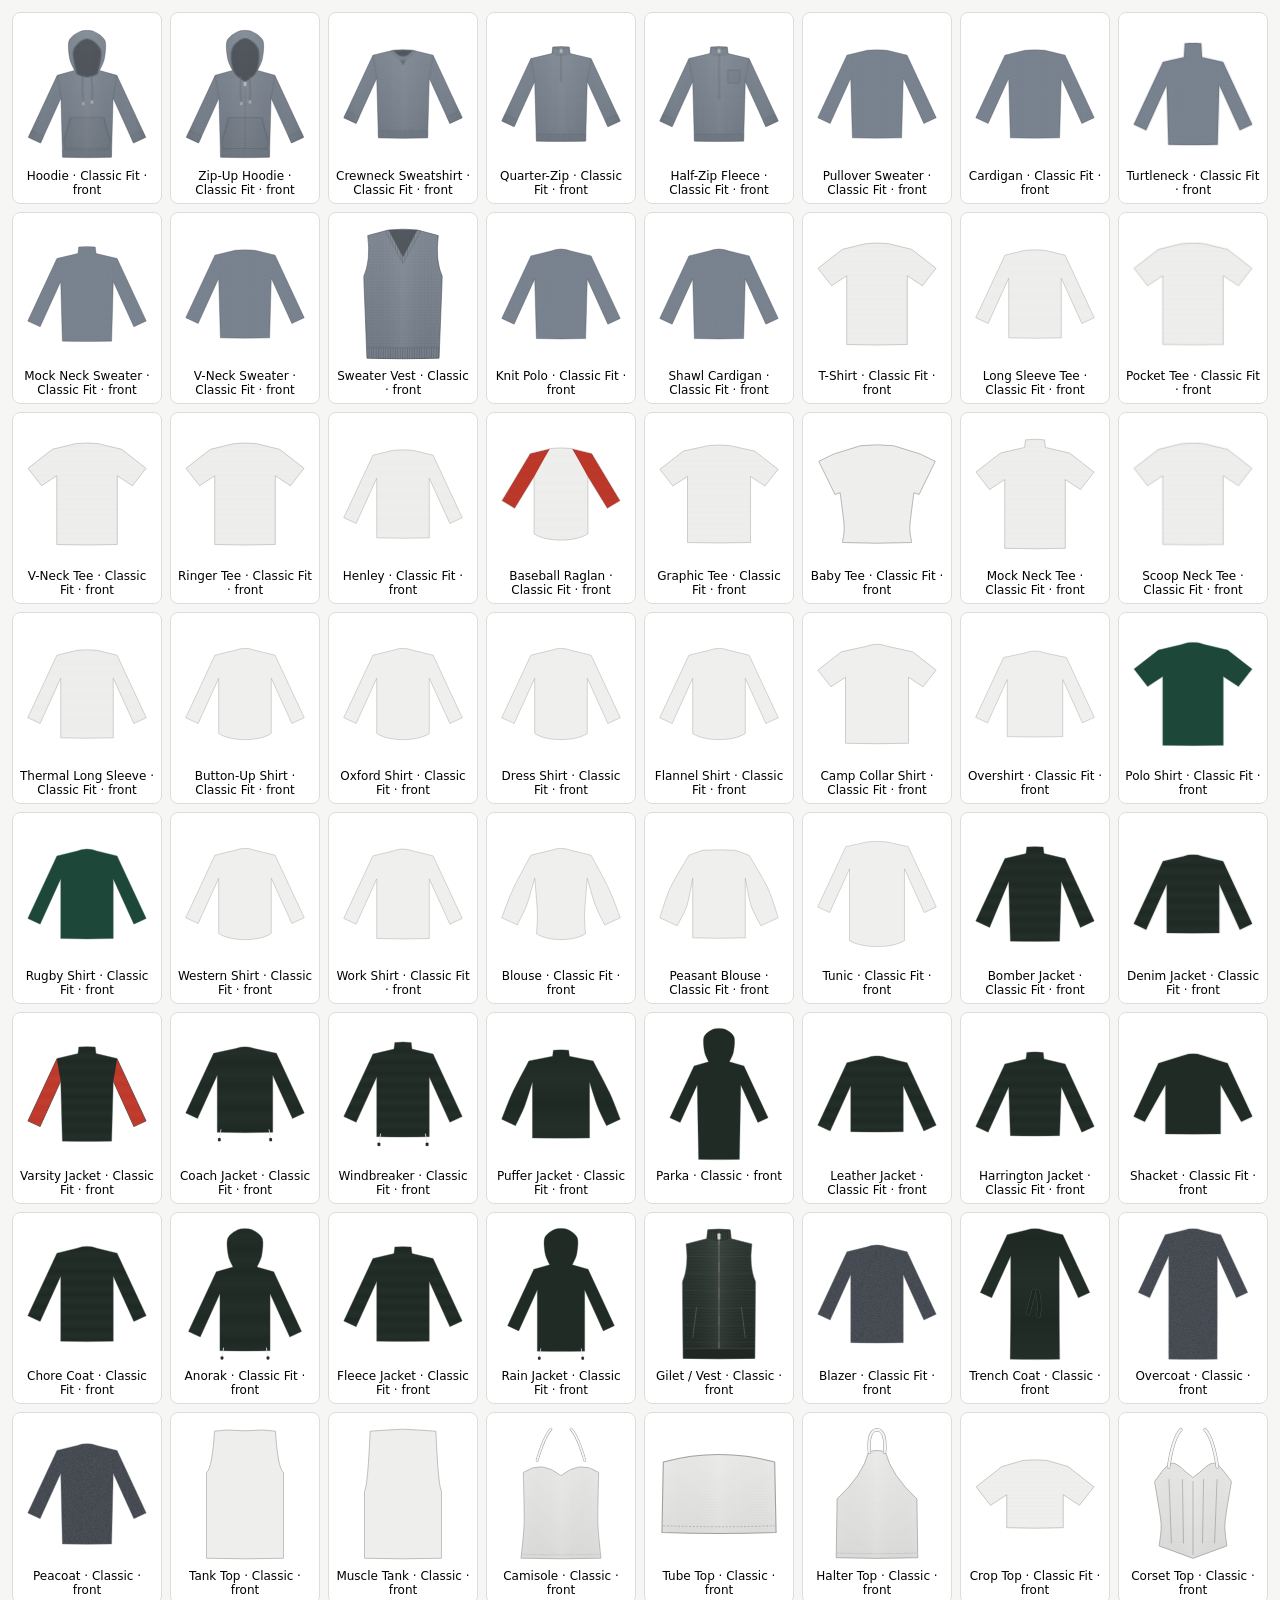
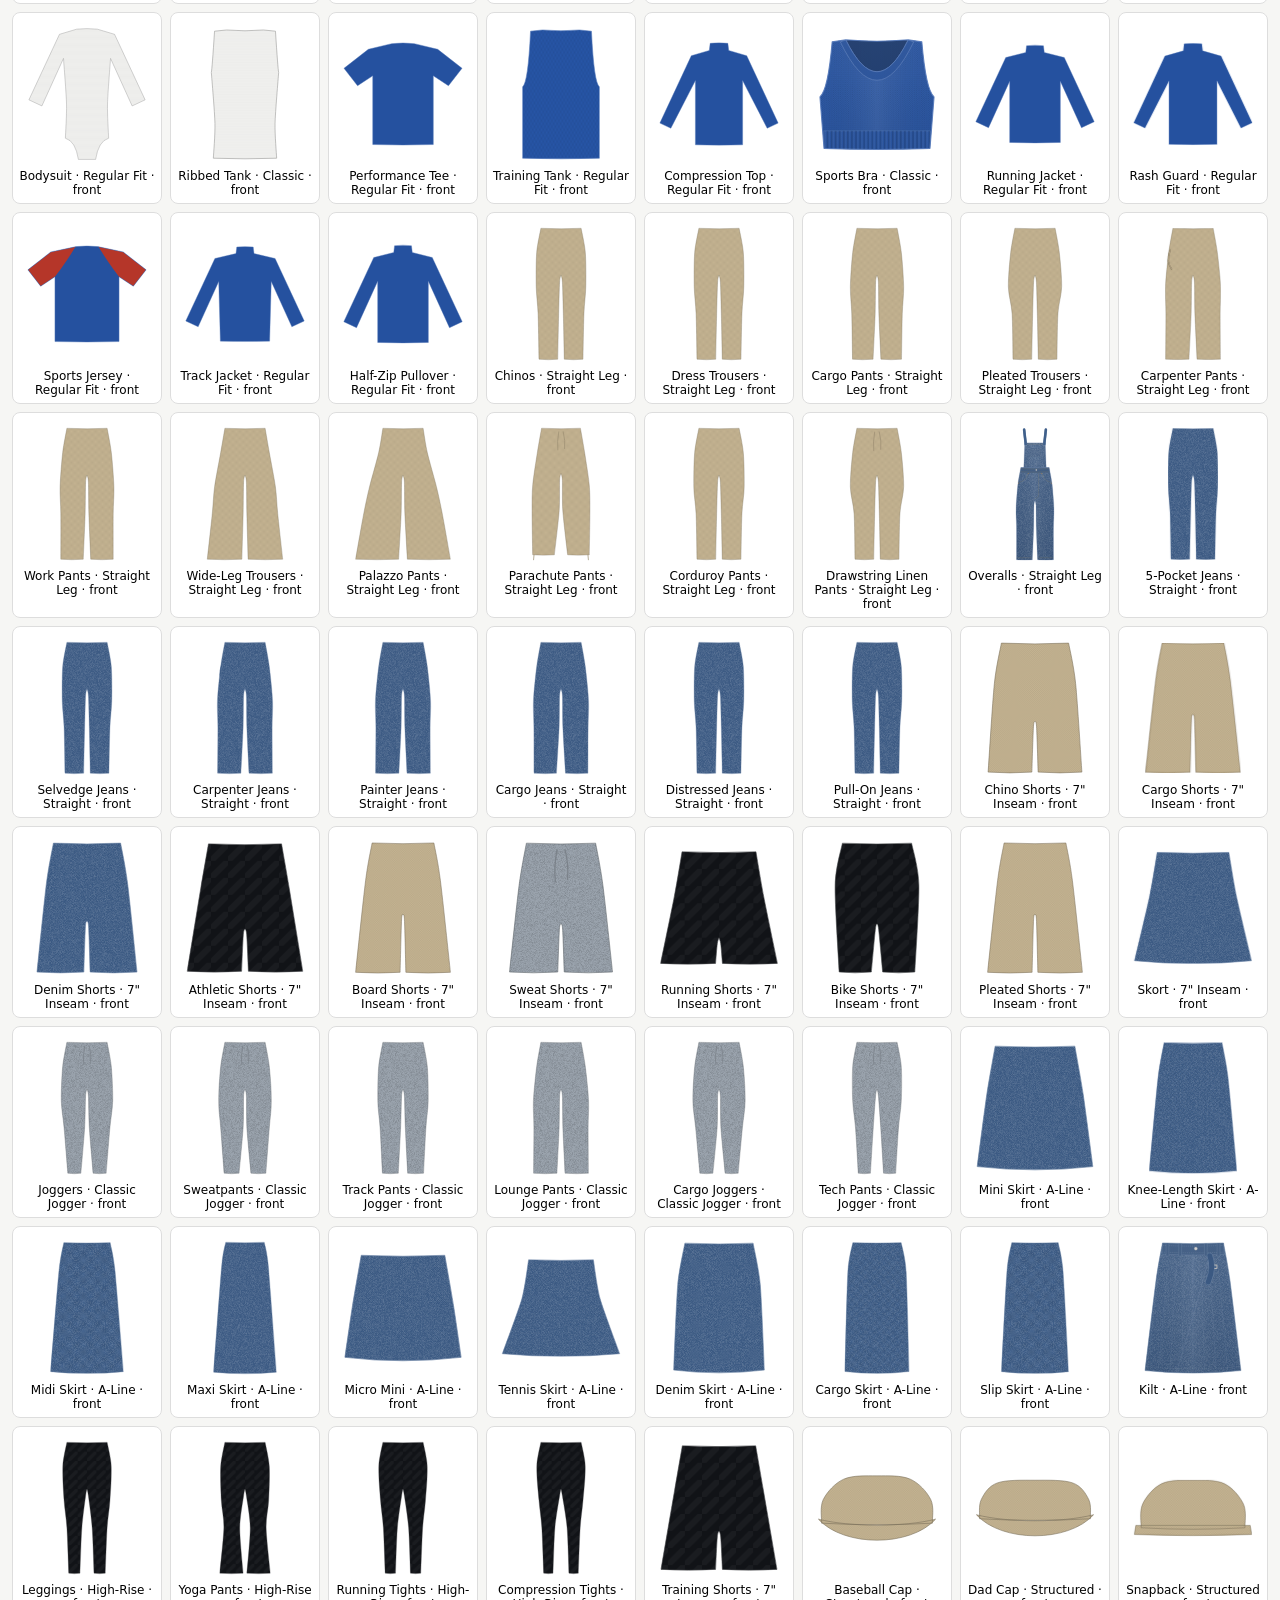
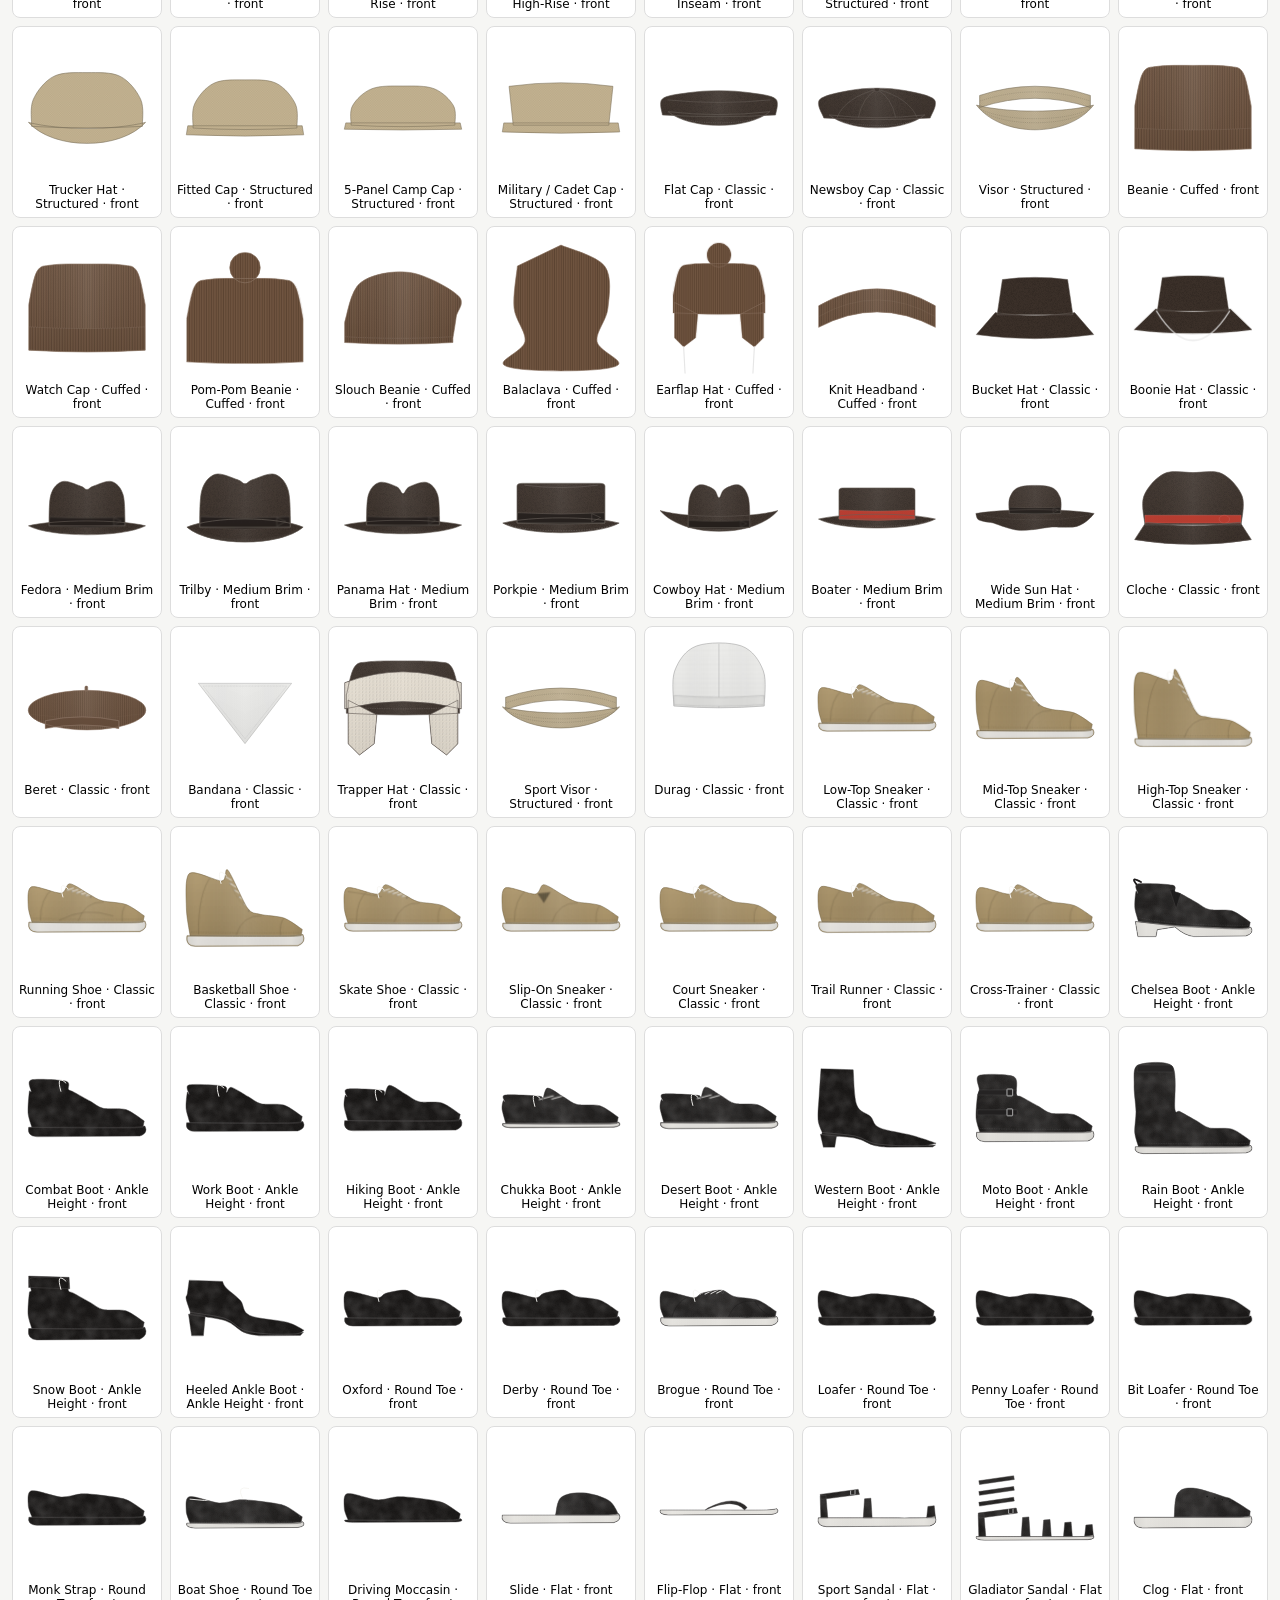
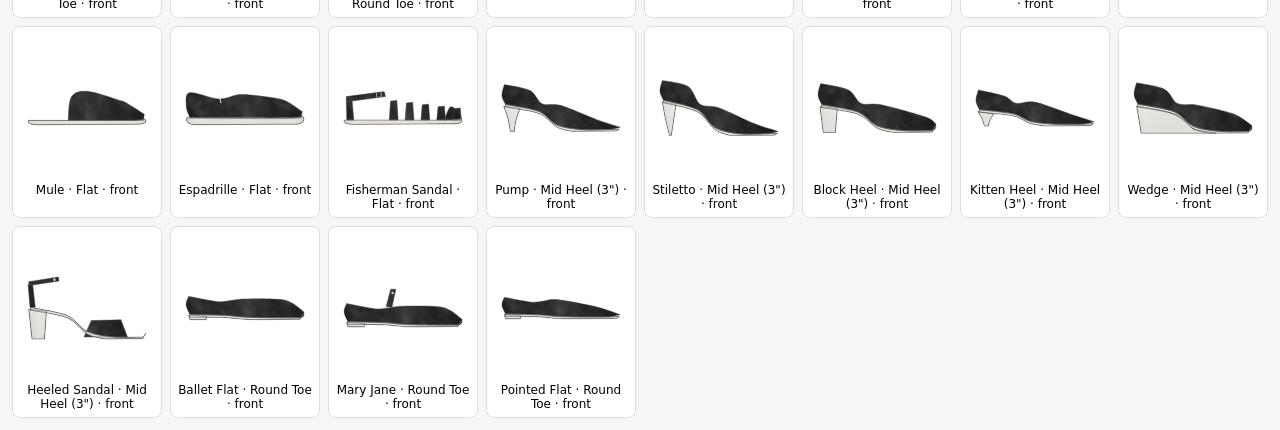
==== tests/gallery.html @ bda02e8a "Build Atelier: clothing design prototype web app - Five-step garment picker (category, genre, type, " ====
<!doctype html>
<html lang="en"><head><meta charset="utf-8"><title>Garment gallery (dev)</title>
<style>
  body{font:12px system-ui;margin:12px;background:#f6f6f4}
  .grid{display:grid;grid-template-columns:repeat(auto-fill,minmax(150px,1fr));gap:8px}
  figure{margin:0;background:#fff;border:1px solid #ddd;border-radius:8px;padding:6px}
  figure svg{width:100%;height:150px;display:block}
  figcaption{text-align:center}
</style></head>
<body><div id="out" class="grid"></div>
<script type="module">
import { CATALOG, CUT_SETS, resolveSpec } from '../js/data/catalog.js';
import { MATERIAL_SETS } from '../js/data/materials.js';
import { garmentSVG } from '../js/garments/render.js';
const q = new URLSearchParams(location.search);
const cat = q.get('cat'), mode = q.get('mode') || 'types', view = q.get('view') || 'front';
const out = document.getElementById('out');
let html = '';
const errors = [];
for (const c of CATALOG) {
  if (cat && c.id !== cat) continue;
  for (const g of c.genres) for (const t of g.types) {
    const cuts = mode === 'cuts' ? CUT_SETS[t.cuts] : [CUT_SETS[t.cuts][0]];
    for (const cut of cuts) {
      const mat = MATERIAL_SETS[t.materials][0];
      const s = resolveSpec({ category: c.id, genre: g.id, type: t.id, cut: cut.id, material: mat });
      try {
        for (const v of view === 'both' ? ['front', 'back'] : [view]) {
          html += `<figure>${garmentSVG({ tpl: s.tpl, params: s.params, view: v, materialId: mat, accent: s.tpl === 'shoe' ? '#f2f0eb' : '#c0392b' })}<figcaption>${t.label} · ${cut.label} · ${v}</figcaption></figure>`;
        }
      } catch (e) { errors.push(`${t.id}/${cut.id}: ${e.message}`); }
    }
  }
}
out.innerHTML = html;
window.__errors = errors;
document.title = 'done';
</script></body></html>
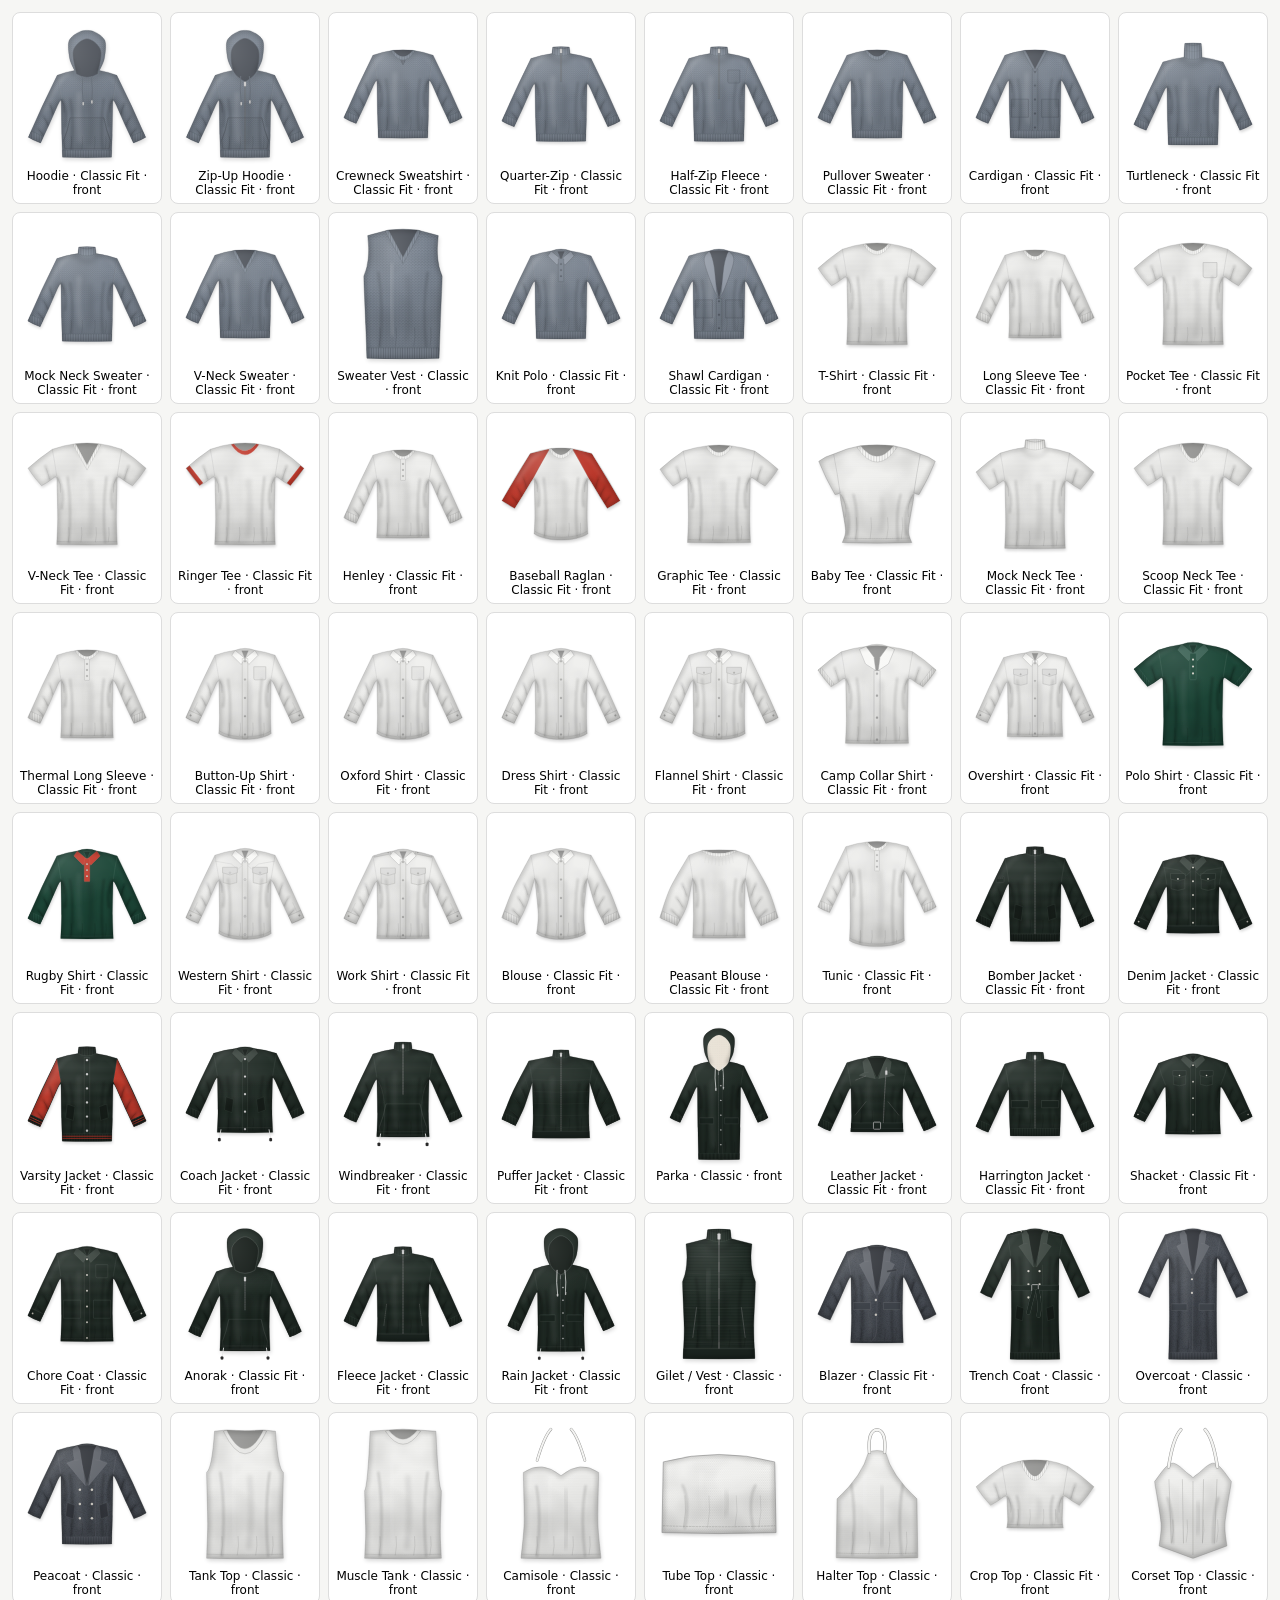
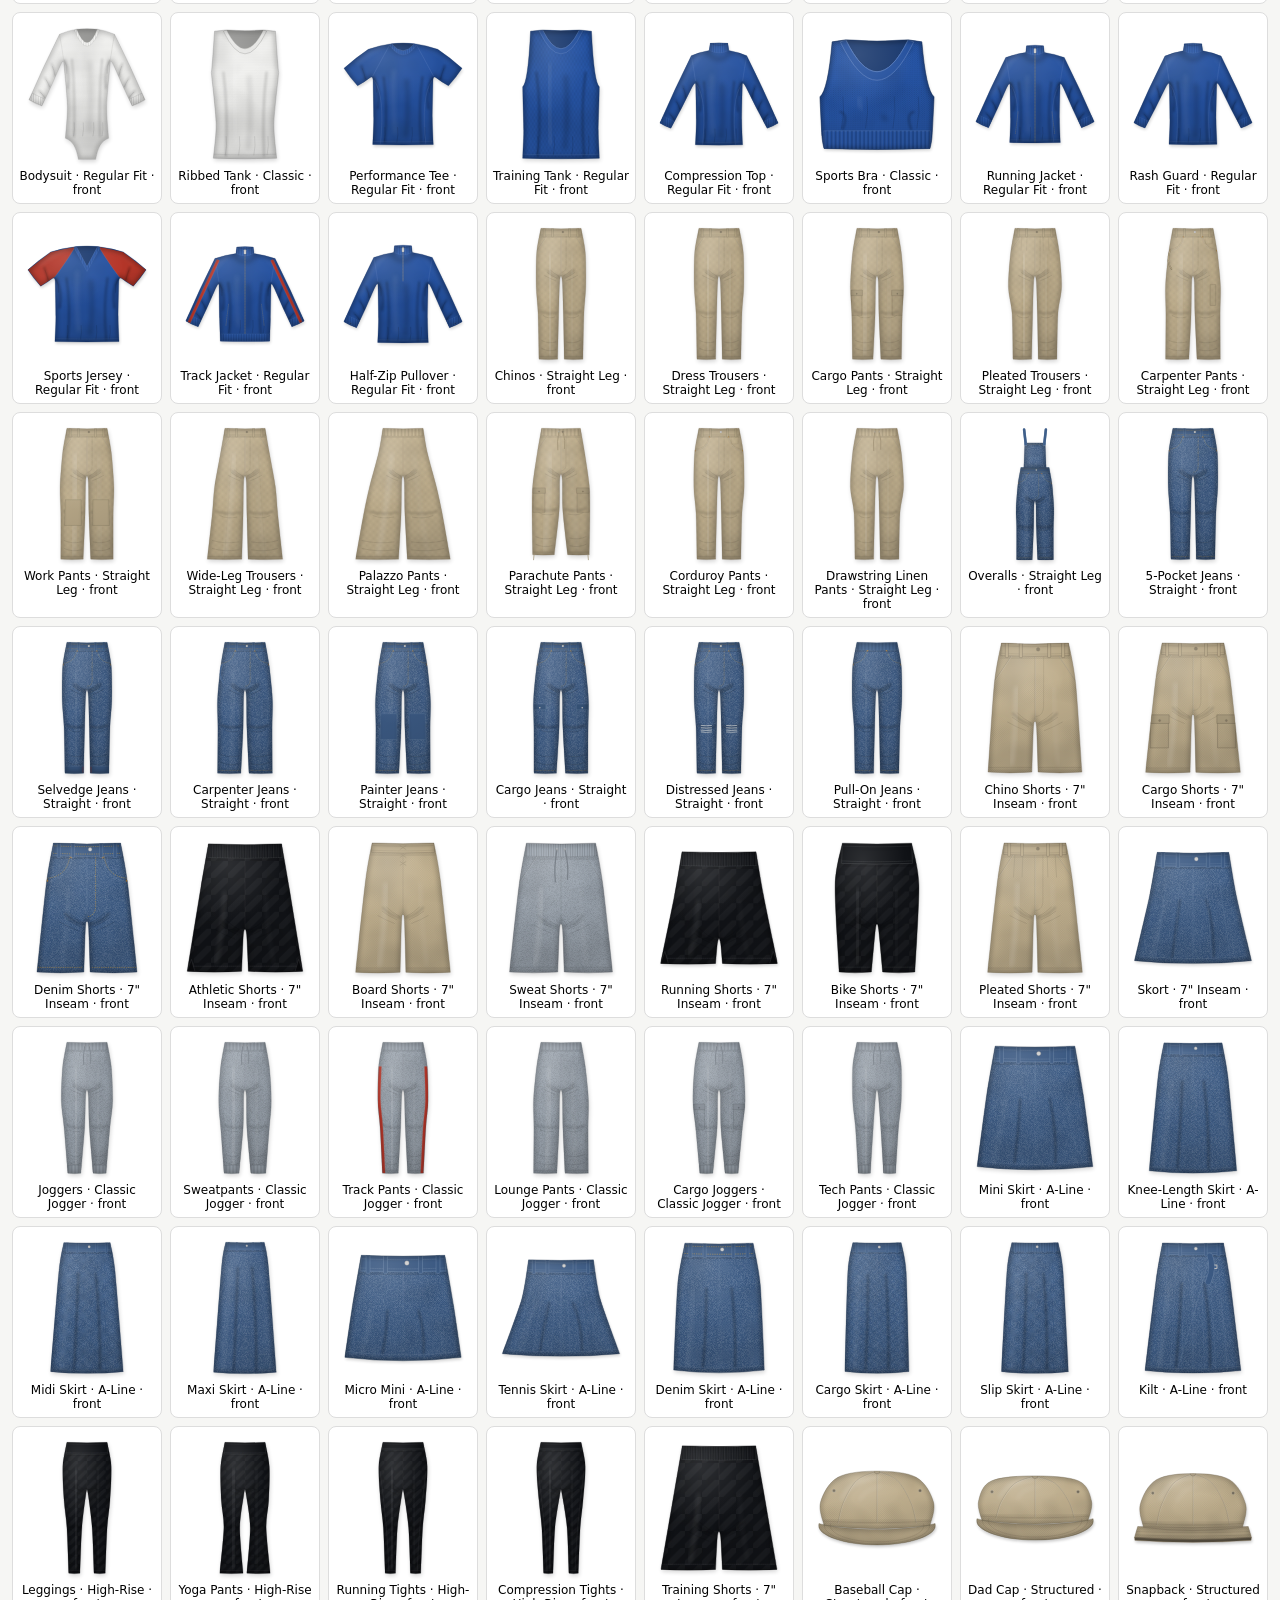
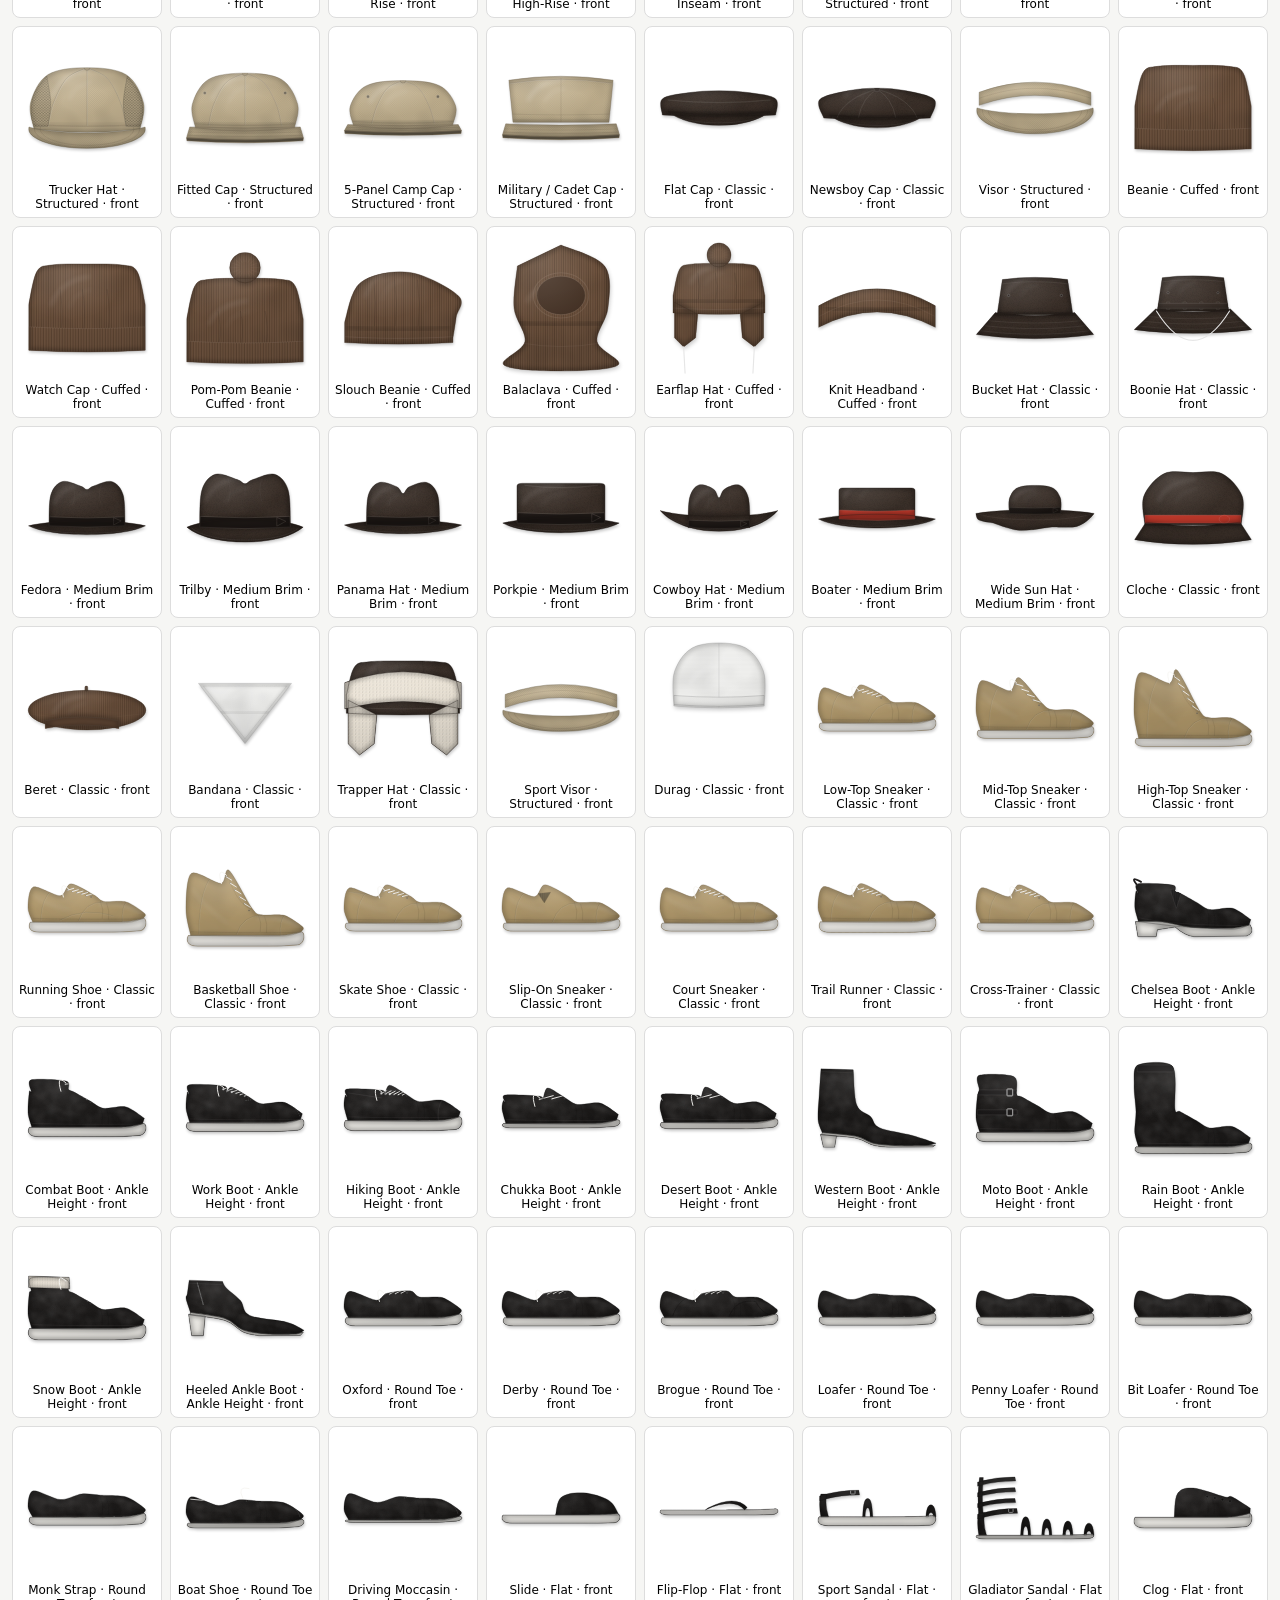
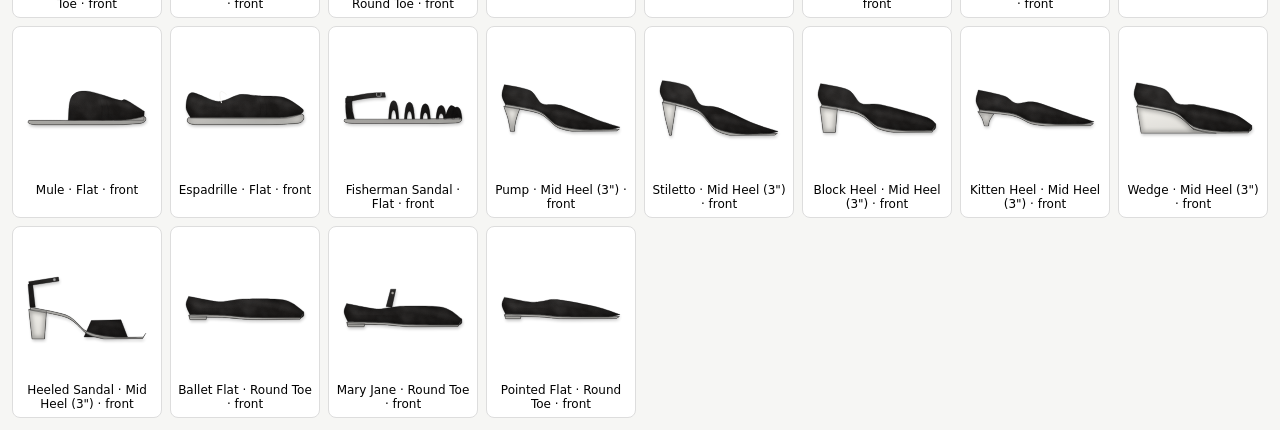
==== commit 08ff4e78: "Add drop-in custom garment drawings and an art brief for ChatGPT - assets/garments/manifest.json lis" ====
--- a/tests/gallery.html
+++ b/tests/gallery.html
@@ -12,6 +12,8 @@
 import { CATALOG, CUT_SETS, resolveSpec } from '../js/data/catalog.js';
 import { MATERIAL_SETS } from '../js/data/materials.js';
 import { garmentSVG } from '../js/garments/render.js';
+import { loadGarmentArt } from '../js/garments/custom.js';
+await loadGarmentArt(new URLSearchParams(location.search).get('art') || '../assets/garments/manifest.json');
 const q = new URLSearchParams(location.search);
 const cat = q.get('cat'), mode = q.get('mode') || 'types', view = q.get('view') || 'front';
 const out = document.getElementById('out');
